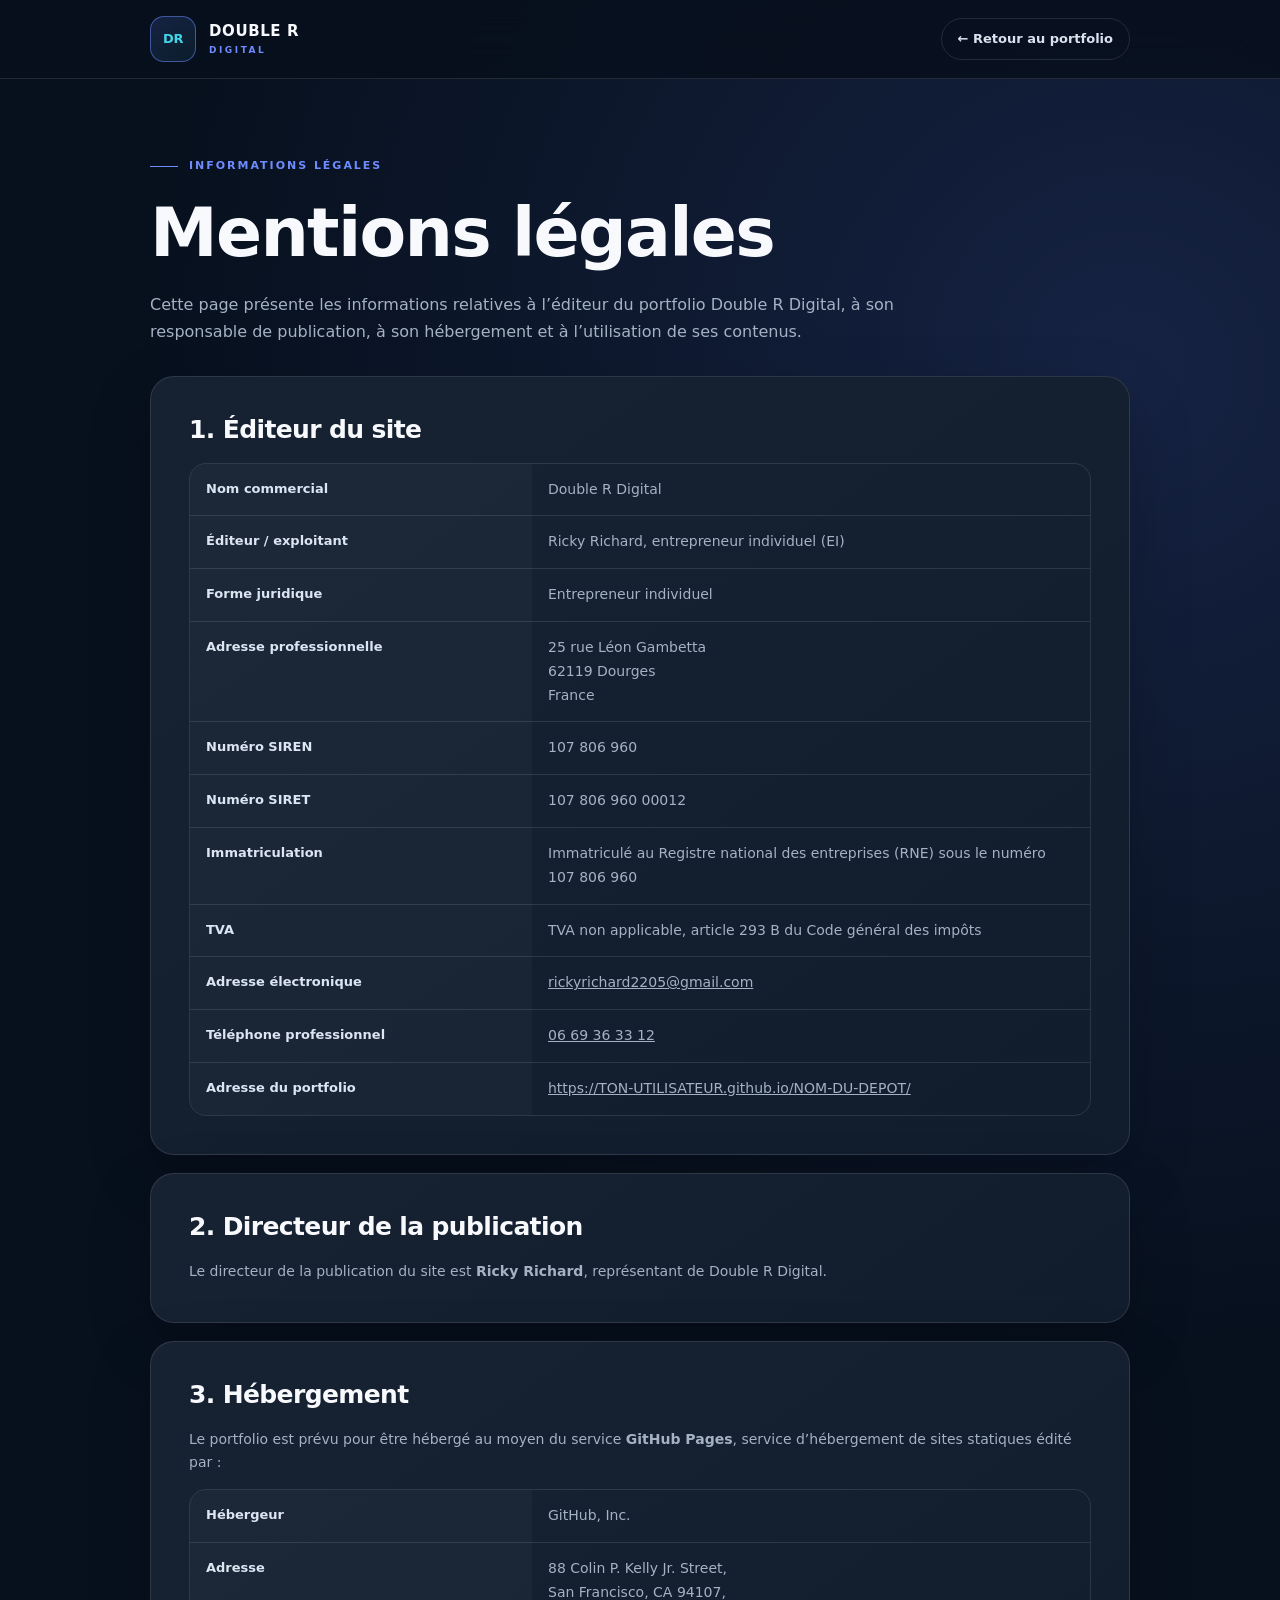
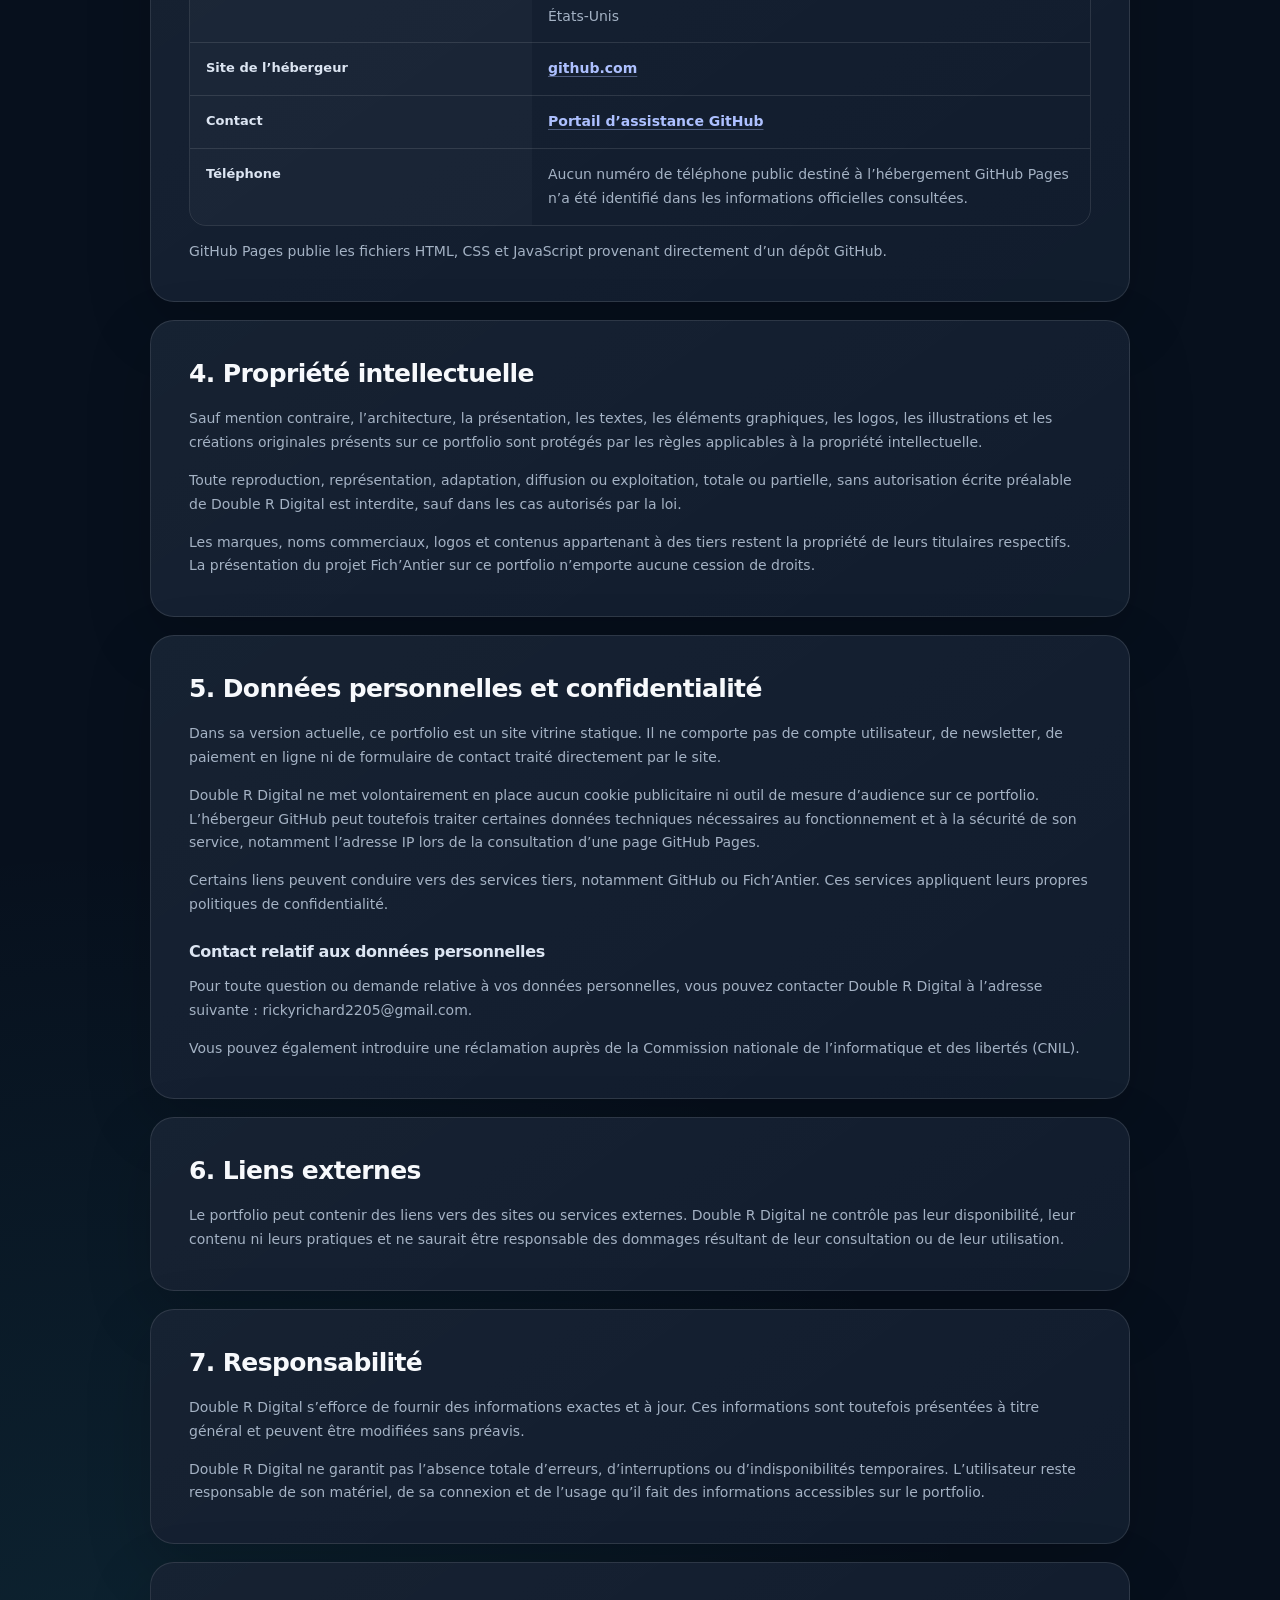
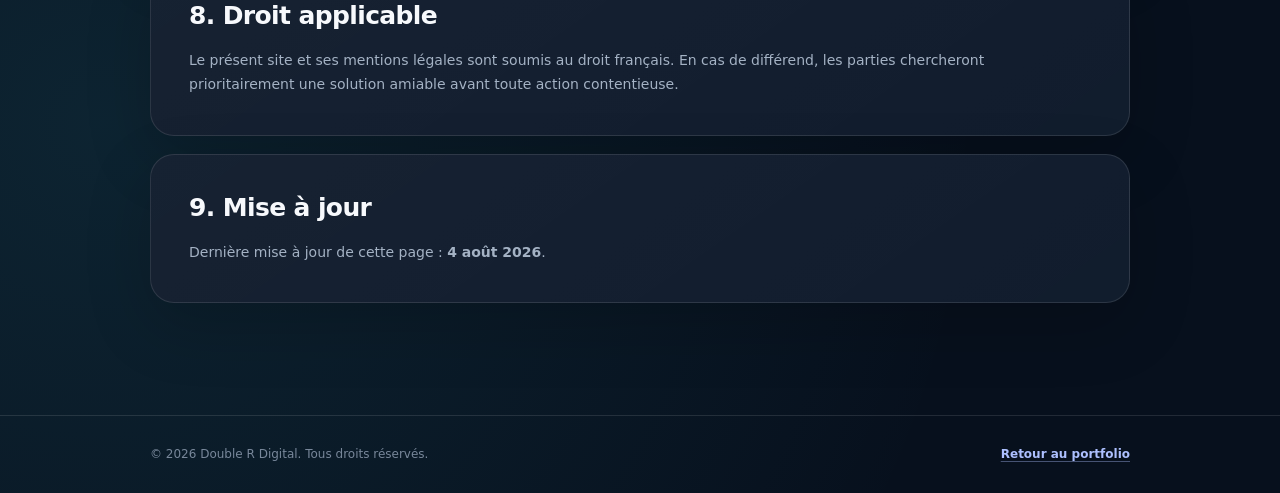
==== mentions-legales.html @ 6921411c "Add files via upload" ====
<!DOCTYPE html>
<html lang="fr">
<head>
  <meta charset="UTF-8">
  <meta name="viewport" content="width=device-width, initial-scale=1.0">

  <meta
    name="description"
    content="Mentions légales du portfolio professionnel Double R Digital."
  >
  <meta name="robots" content="index,follow">
  <meta name="theme-color" content="#07101d">

  <title>Mentions légales | Double R Digital</title>

  <style>
    :root {
      --background: #07101d;
      --surface: #0c1829;
      --surface-soft: #101f34;
      --text: #f7f9fc;
      --muted: #a4b2c4;
      --primary: #6e8cff;
      --cyan: #43d4e8;
      --line: rgba(255, 255, 255, 0.11);
      --warning: #ffcf70;
      --warning-bg: rgba(255, 207, 112, 0.09);
      --container: 980px;
    }

    * {
      box-sizing: border-box;
    }

    html {
      scroll-behavior: smooth;
    }

    body {
      min-width: 320px;
      margin: 0;
      color: var(--text);
      background:
        radial-gradient(circle at 88% 10%, rgba(92, 124, 250, 0.17), transparent 28%),
        radial-gradient(circle at 8% 90%, rgba(67, 212, 232, 0.10), transparent 25%),
        var(--background);
      font-family:
        Inter, Manrope, system-ui, -apple-system, BlinkMacSystemFont,
        "Segoe UI", sans-serif;
      line-height: 1.7;
    }

    a {
      color: inherit;
    }

    .container {
      width: min(calc(100% - 32px), var(--container));
      margin-inline: auto;
    }

    .legal-header {
      border-bottom: 1px solid var(--line);
      background: rgba(7, 16, 29, 0.86);
      backdrop-filter: blur(18px);
    }

    .legal-nav {
      min-height: 78px;
      display: flex;
      align-items: center;
      justify-content: space-between;
      gap: 24px;
    }

    .brand {
      display: inline-flex;
      align-items: center;
      gap: 13px;
      color: var(--text);
      text-decoration: none;
    }

    .brand-icon {
      width: 46px;
      height: 46px;
      display: grid;
      place-items: center;
      border: 1px solid rgba(110, 140, 255, 0.52);
      border-radius: 14px;
      color: var(--cyan);
      background: linear-gradient(145deg, rgba(92, 124, 250, 0.18), rgba(67, 212, 232, 0.08));
      font-size: 13px;
      font-weight: 900;
      letter-spacing: -0.04em;
    }

    .brand-copy {
      display: grid;
      line-height: 1;
    }

    .brand-copy strong {
      font-size: 15px;
      letter-spacing: 0.04em;
    }

    .brand-copy small {
      margin-top: 7px;
      color: var(--primary);
      font-size: 9px;
      font-weight: 900;
      letter-spacing: 0.28em;
    }

    .back-link {
      min-height: 42px;
      padding: 0 16px;
      display: inline-flex;
      align-items: center;
      justify-content: center;
      border: 1px solid var(--line);
      border-radius: 999px;
      color: #d9e2ed;
      text-decoration: none;
      font-size: 13px;
      font-weight: 800;
      transition: 0.2s ease;
    }

    .back-link:hover {
      color: #ffffff;
      border-color: rgba(110, 140, 255, 0.55);
      transform: translateY(-1px);
    }

    main {
      padding: 78px 0 94px;
    }

    .legal-intro {
      margin-bottom: 30px;
    }

    .eyebrow {
      margin: 0 0 16px;
      display: flex;
      align-items: center;
      gap: 11px;
      color: var(--primary);
      font-size: 11px;
      font-weight: 900;
      letter-spacing: 0.18em;
      text-transform: uppercase;
    }

    .eyebrow::before {
      content: "";
      width: 28px;
      height: 1px;
      background: currentColor;
    }

    h1,
    h2,
    h3 {
      margin-top: 0;
      line-height: 1.2;
      letter-spacing: -0.025em;
    }

    h1 {
      max-width: 700px;
      margin-bottom: 18px;
      font-size: clamp(42px, 7vw, 68px);
    }

    .legal-intro > p:last-child {
      max-width: 760px;
      margin: 0;
      color: var(--muted);
      font-size: 16px;
    }

    .completion-warning {
      margin-bottom: 24px;
      padding: 20px;
      border: 1px solid rgba(255, 207, 112, 0.30);
      border-radius: 18px;
      color: #f9e6b8;
      background: var(--warning-bg);
    }

    .completion-warning strong {
      display: block;
      margin-bottom: 5px;
      color: var(--warning);
    }

    .legal-card {
      margin-bottom: 18px;
      padding: clamp(24px, 5vw, 38px);
      border: 1px solid var(--line);
      border-radius: 24px;
      background:
        linear-gradient(145deg, rgba(255, 255, 255, 0.045), rgba(255, 255, 255, 0.018)),
        var(--surface);
      box-shadow: 0 22px 65px rgba(0, 0, 0, 0.18);
    }

    .legal-card h2 {
      margin-bottom: 18px;
      font-size: 25px;
    }

    .legal-card h3 {
      margin: 25px 0 8px;
      color: #dce5f2;
      font-size: 16px;
    }

    .legal-card p,
    .legal-card li,
    .legal-card dd {
      color: var(--muted);
      font-size: 14px;
    }

    .legal-card p:last-child {
      margin-bottom: 0;
    }

    .identity-grid {
      display: grid;
      grid-template-columns: minmax(180px, 0.38fr) minmax(0, 0.62fr);
      gap: 0;
      margin: 0;
      border: 1px solid var(--line);
      border-radius: 17px;
      overflow: hidden;
    }

    .identity-grid dt,
    .identity-grid dd {
      min-width: 0;
      margin: 0;
      padding: 14px 16px;
      border-bottom: 1px solid var(--line);
    }

    .identity-grid dt {
      color: #dce5f2;
      background: rgba(255, 255, 255, 0.028);
      font-size: 13px;
      font-weight: 800;
    }

    .identity-grid dd {
      overflow-wrap: anywhere;
    }

    .identity-grid dt:nth-last-of-type(1),
    .identity-grid dd:last-child {
      border-bottom: 0;
    }

    .todo {
      display: inline;
      padding: 2px 7px;
      border: 1px dashed rgba(255, 207, 112, 0.55);
      border-radius: 7px;
      color: var(--warning);
      background: rgba(255, 207, 112, 0.07);
      font-weight: 800;
    }

    .legal-list {
      margin: 12px 0 0;
      padding-left: 21px;
    }

    .legal-list li + li {
      margin-top: 8px;
    }

    .legal-link {
      color: #adc0ff;
      font-weight: 800;
      text-decoration: underline;
      text-decoration-color: rgba(173, 192, 255, 0.38);
      text-underline-offset: 3px;
    }

    .legal-link:hover {
      color: #ffffff;
    }

    .legal-footer {
      padding: 28px 0;
      border-top: 1px solid var(--line);
      color: #78879a;
      font-size: 12px;
    }

    .footer-row {
      display: flex;
      align-items: center;
      justify-content: space-between;
      gap: 22px;
    }

    @media (max-width: 680px) {
      .legal-nav {
        min-height: 70px;
      }

      .brand-copy {
        display: none;
      }

      main {
        padding: 56px 0 72px;
      }

      .identity-grid {
        grid-template-columns: 1fr;
      }

      .identity-grid dt,
      .identity-grid dd {
        border-bottom: 1px solid var(--line);
      }

      .identity-grid dt {
        padding-bottom: 6px;
      }

      .identity-grid dd {
        padding-top: 6px;
      }

      .identity-grid dd:last-child {
        border-bottom: 0;
      }

      .footer-row {
        align-items: flex-start;
        flex-direction: column;
      }
    }
  </style>
</head>

<body>
  <header class="legal-header">
    <div class="container legal-nav">
      <a class="brand" href="index.html" aria-label="Retour au portfolio Double R Digital">
        <span class="brand-icon" aria-hidden="true">DR</span>

        <span class="brand-copy">
          <strong>DOUBLE R</strong>
          <small>DIGITAL</small>
        </span>
      </a>

      <a class="back-link" href="index.html">← Retour au portfolio</a>
    </div>
  </header>

  <main>
    <div class="container">
      <header class="legal-intro">
        <p class="eyebrow">Informations légales</p>
        <h1>Mentions légales</h1>

        <p>
          Cette page présente les informations relatives à l’éditeur du portfolio
          Double R Digital, à son responsable de publication, à son hébergement
          et à l’utilisation de ses contenus.
        </p>
      </header>

      <section class="legal-card">
        <h2>1. Éditeur du site</h2>

        <dl class="identity-grid">
          <dt>Nom commercial</dt>
          <dd>Double R Digital</dd>

          <dt>Éditeur / exploitant</dt>
          <dd>Ricky Richard, entrepreneur individuel (EI)</dd>

          <dt>Forme juridique</dt>
          <dd>Entrepreneur individuel</dd>

          <dt>Adresse professionnelle</dt>
          <dd>
            25 rue Léon Gambetta<br>
            62119 Dourges<br>
            France
          </dd>

          <dt>Numéro SIREN</dt>
          <dd>107 806 960</dd>

          <dt>Numéro SIRET</dt>
          <dd>107 806 960 00012</dd>

          <dt>Immatriculation</dt>
          <dd>
            Immatriculé au Registre national des entreprises (RNE)
            sous le numéro 107 806 960
          </dd>

          <dt>TVA</dt>
          <dd>
            TVA non applicable, article 293 B du Code général des impôts
          </dd>

          <dt>Adresse électronique</dt>
          <dd>
            <a href="mailto:rickyrichard2205@gmail.com">
              rickyrichard2205@gmail.com
            </a>
          </dd>

          <dt>Téléphone professionnel</dt>
          <dd>
            <a href="tel:+33669363312">
              06 69 36 33 12
            </a>
          </dd>

          <dt>Adresse du portfolio</dt>
          <dd>
            <a
              href="https://TON-UTILISATEUR.github.io/NOM-DU-DEPOT/"
              target="_blank"
              rel="noopener noreferrer"
            >
              https://TON-UTILISATEUR.github.io/NOM-DU-DEPOT/
            </a>
          </dd>
        </dl>
      </section>

      <section class="legal-card">
        <h2>2. Directeur de la publication</h2>

        <p>
          Le directeur de la publication du site est <strong>Ricky Richard</strong>,
          représentant de Double R Digital.
        </p>
      </section>

      <section class="legal-card">
        <h2>3. Hébergement</h2>

        <p>
          Le portfolio est prévu pour être hébergé au moyen du service
          <strong>GitHub Pages</strong>, service d’hébergement de sites statiques
          édité par :
        </p>

        <dl class="identity-grid">
          <dt>Hébergeur</dt>
          <dd>GitHub, Inc.</dd>

          <dt>Adresse</dt>
          <dd>
            88 Colin P. Kelly Jr. Street,<br>
            San Francisco, CA 94107,<br>
            États-Unis
          </dd>

          <dt>Site de l’hébergeur</dt>
          <dd>
            <a
              class="legal-link"
              href="https://github.com/"
              target="_blank"
              rel="noopener noreferrer"
            >
              github.com
            </a>
          </dd>

          <dt>Contact</dt>
          <dd>
            <a
              class="legal-link"
              href="https://support.github.com/"
              target="_blank"
              rel="noopener noreferrer"
            >
              Portail d’assistance GitHub
            </a>
          </dd>

          <dt>Téléphone</dt>
          <dd>
            Aucun numéro de téléphone public destiné à l’hébergement GitHub Pages
            n’a été identifié dans les informations officielles consultées.
          </dd>
        </dl>

        <p>
          GitHub Pages publie les fichiers HTML, CSS et JavaScript provenant
          directement d’un dépôt GitHub.
        </p>
      </section>

      <section class="legal-card">
        <h2>4. Propriété intellectuelle</h2>

        <p>
          Sauf mention contraire, l’architecture, la présentation, les textes,
          les éléments graphiques, les logos, les illustrations et les créations
          originales présents sur ce portfolio sont protégés par les règles
          applicables à la propriété intellectuelle.
        </p>

        <p>
          Toute reproduction, représentation, adaptation, diffusion ou
          exploitation, totale ou partielle, sans autorisation écrite préalable
          de Double R Digital est interdite, sauf dans les cas autorisés par la loi.
        </p>

        <p>
          Les marques, noms commerciaux, logos et contenus appartenant à des tiers
          restent la propriété de leurs titulaires respectifs. La présentation du
          projet Fich’Antier sur ce portfolio n’emporte aucune cession de droits.
        </p>
      </section>

      <section class="legal-card">
        <h2>5. Données personnelles et confidentialité</h2>

        <p>
          Dans sa version actuelle, ce portfolio est un site vitrine statique.
          Il ne comporte pas de compte utilisateur, de newsletter, de paiement en
          ligne ni de formulaire de contact traité directement par le site.
        </p>

        <p>
          Double R Digital ne met volontairement en place aucun cookie publicitaire
          ni outil de mesure d’audience sur ce portfolio. L’hébergeur GitHub peut
          toutefois traiter certaines données techniques nécessaires au
          fonctionnement et à la sécurité de son service, notamment l’adresse IP
          lors de la consultation d’une page GitHub Pages.
        </p>

        <p>
          Certains liens peuvent conduire vers des services tiers, notamment
          GitHub ou Fich’Antier. Ces services appliquent leurs propres politiques
          de confidentialité.
        </p>

        <h3>Contact relatif aux données personnelles</h3>

        <p>
          Pour toute question ou demande relative à vos données personnelles,
          vous pouvez contacter Double R Digital à l’adresse suivante :
          rickyrichard2205@gmail.com.
        </p>

        <p>
          Vous pouvez également introduire une réclamation auprès de la Commission
          nationale de l’informatique et des libertés (CNIL).
        </p>
      </section>

      <section class="legal-card">
        <h2>6. Liens externes</h2>

        <p>
          Le portfolio peut contenir des liens vers des sites ou services externes.
          Double R Digital ne contrôle pas leur disponibilité, leur contenu ni leurs
          pratiques et ne saurait être responsable des dommages résultant de leur
          consultation ou de leur utilisation.
        </p>
      </section>

      <section class="legal-card">
        <h2>7. Responsabilité</h2>

        <p>
          Double R Digital s’efforce de fournir des informations exactes et à jour.
          Ces informations sont toutefois présentées à titre général et peuvent
          être modifiées sans préavis.
        </p>

        <p>
          Double R Digital ne garantit pas l’absence totale d’erreurs, d’interruptions
          ou d’indisponibilités temporaires. L’utilisateur reste responsable de son
          matériel, de sa connexion et de l’usage qu’il fait des informations
          accessibles sur le portfolio.
        </p>
      </section>

      <section class="legal-card">
        <h2>8. Droit applicable</h2>

        <p>
          Le présent site et ses mentions légales sont soumis au droit français.
          En cas de différend, les parties chercheront prioritairement une solution
          amiable avant toute action contentieuse.
        </p>
      </section>

      <section class="legal-card">
        <h2>9. Mise à jour</h2>

        <p>
          Dernière mise à jour de cette page :
          <strong>4 août 2026</strong>.
        </p>
      </section>
    </div>
  </main>

  <footer class="legal-footer">
    <div class="container footer-row">
      <span>© 2026 Double R Digital. Tous droits réservés.</span>
      <a class="legal-link" href="index.html">Retour au portfolio</a>
    </div>
  </footer>
</body>
</html>
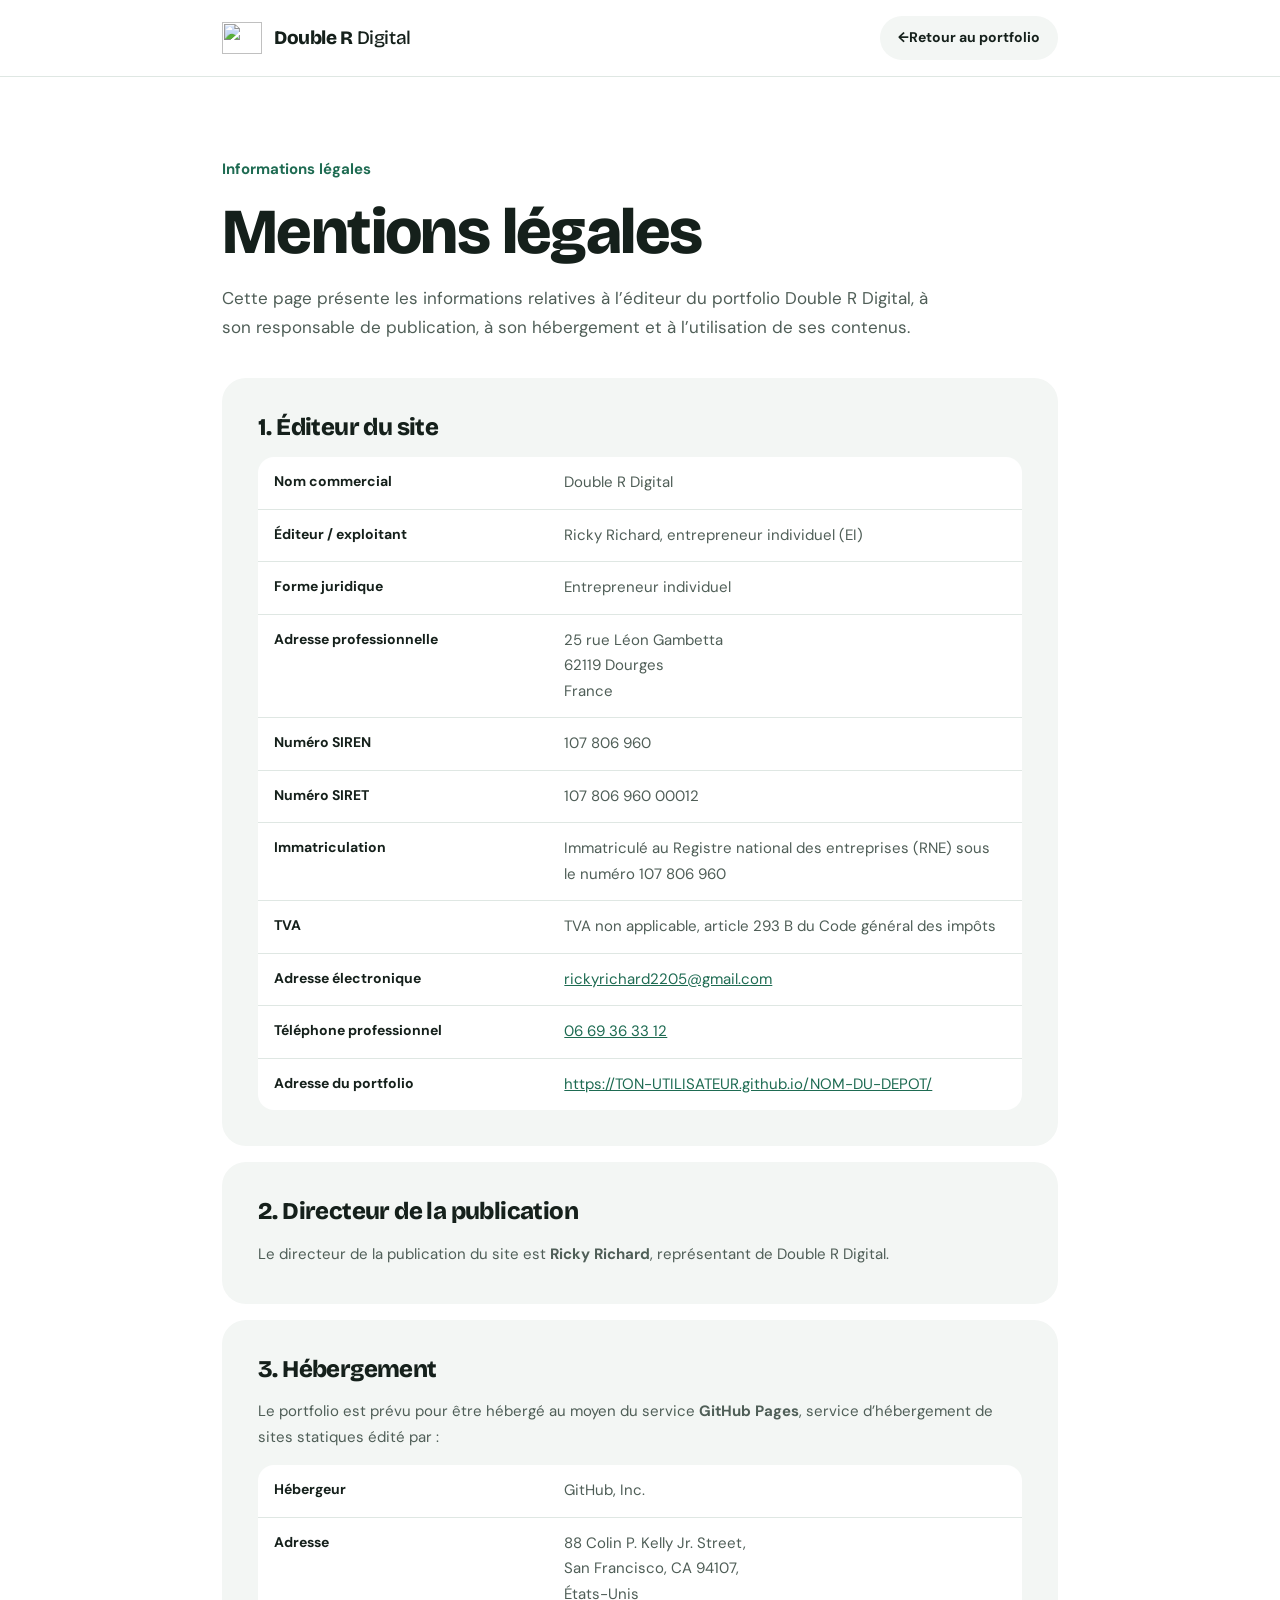
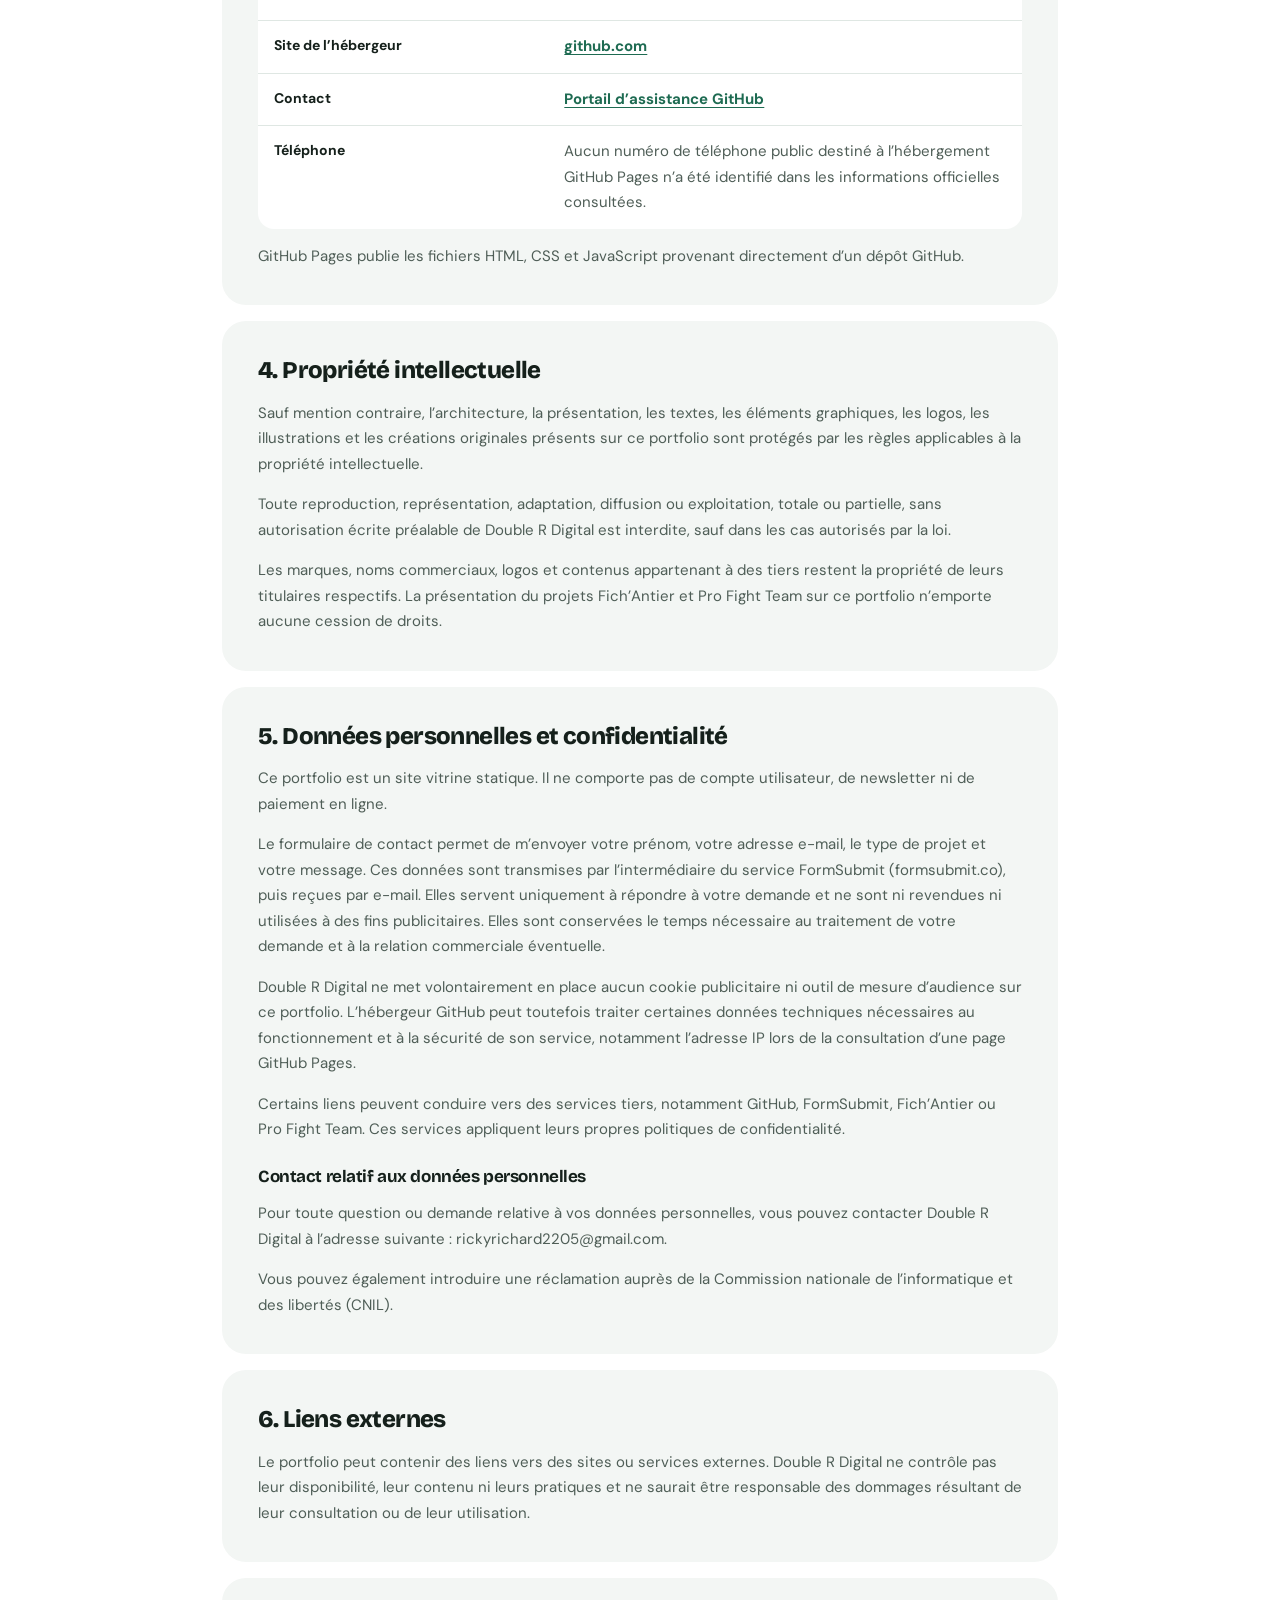
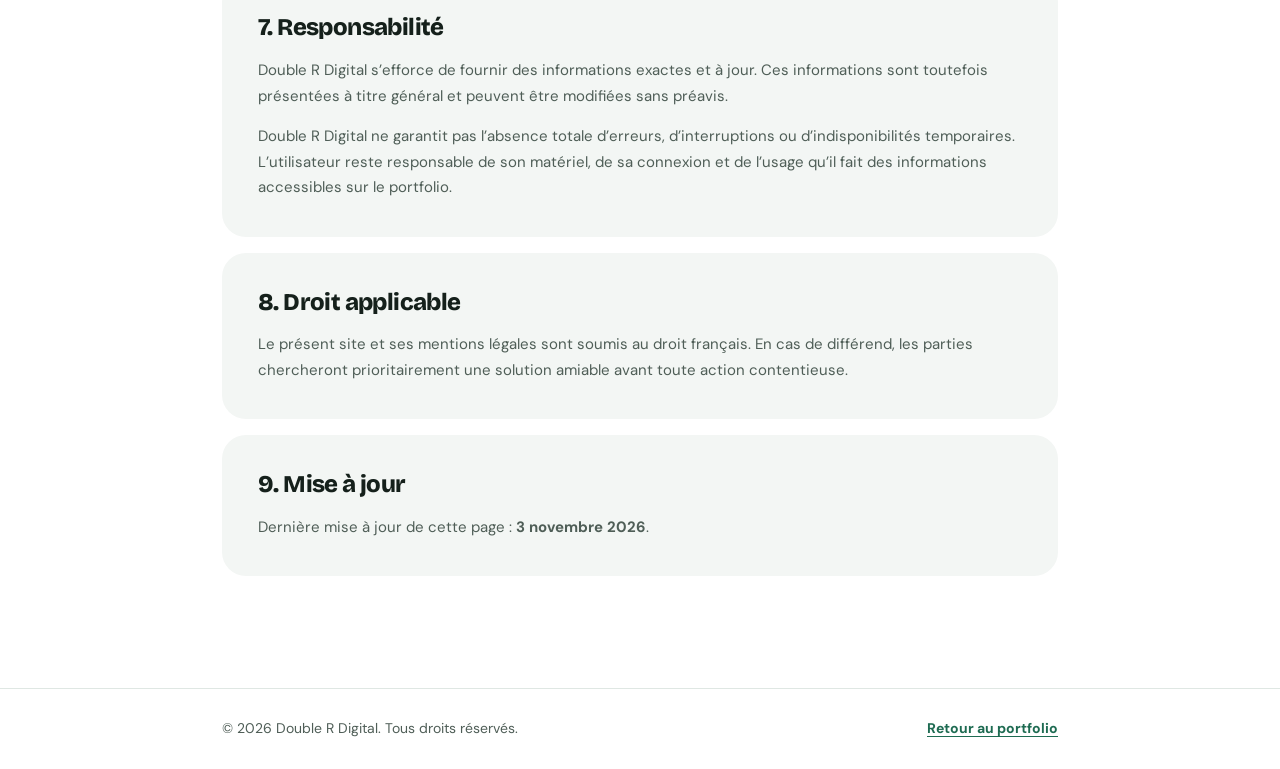
==== commit 95cb31d8: "Add files via upload" ====
--- a/mentions-legales.html
+++ b/mentions-legales.html
@@ -9,344 +9,70 @@
     content="Mentions légales du portfolio professionnel Double R Digital."
   >
   <meta name="robots" content="index,follow">
-  <meta name="theme-color" content="#07101d">
+  <meta name="theme-color" content="#1E6B52">
+  <link rel="icon" href="assets/favicon.png" type="image/png">
+  <link rel="preconnect" href="https://fonts.googleapis.com">
+  <link rel="preconnect" href="https://fonts.gstatic.com" crossorigin>
+  <link href="https://fonts.googleapis.com/css2?family=Bricolage+Grotesque:opsz,wght@12..96,700;12..96,800&family=DM+Sans:opsz,wght@9..40,400;9..40,500;9..40,700&display=swap" rel="stylesheet">
 
   <title>Mentions légales | Double R Digital</title>
 
   <style>
     :root {
-      --background: #07101d;
-      --surface: #0c1829;
-      --surface-soft: #101f34;
-      --text: #f7f9fc;
-      --muted: #a4b2c4;
-      --primary: #6e8cff;
-      --cyan: #43d4e8;
-      --line: rgba(255, 255, 255, 0.11);
-      --warning: #ffcf70;
-      --warning-bg: rgba(255, 207, 112, 0.09);
-      --container: 980px;
+      --bg: #ffffff; --soft: #f3f6f4; --mint: #e3f1ea; --ink: #15201b; --muted: #4f5e57;
+      --accent: #1e6b52; --line: #dfe7e3; --sun: #ffc94d; --container: 900px;
     }
-
-    * {
-      box-sizing: border-box;
-    }
-
-    html {
-      scroll-behavior: smooth;
-    }
-
-    body {
-      min-width: 320px;
-      margin: 0;
-      color: var(--text);
-      background:
-        radial-gradient(circle at 88% 10%, rgba(92, 124, 250, 0.17), transparent 28%),
-        radial-gradient(circle at 8% 90%, rgba(67, 212, 232, 0.10), transparent 25%),
-        var(--background);
-      font-family:
-        Inter, Manrope, system-ui, -apple-system, BlinkMacSystemFont,
-        "Segoe UI", sans-serif;
-      line-height: 1.7;
-    }
-
-    a {
-      color: inherit;
-    }
-
-    .container {
-      width: min(calc(100% - 32px), var(--container));
-      margin-inline: auto;
-    }
-
-    .legal-header {
-      border-bottom: 1px solid var(--line);
-      background: rgba(7, 16, 29, 0.86);
-      backdrop-filter: blur(18px);
-    }
-
-    .legal-nav {
-      min-height: 78px;
-      display: flex;
-      align-items: center;
-      justify-content: space-between;
-      gap: 24px;
-    }
-
-    .brand {
-      display: inline-flex;
-      align-items: center;
-      gap: 13px;
-      color: var(--text);
-      text-decoration: none;
-    }
-
-    .brand-icon {
-      width: 46px;
-      height: 46px;
-      display: grid;
-      place-items: center;
-      border: 1px solid rgba(110, 140, 255, 0.52);
-      border-radius: 14px;
-      color: var(--cyan);
-      background: linear-gradient(145deg, rgba(92, 124, 250, 0.18), rgba(67, 212, 232, 0.08));
-      font-size: 13px;
-      font-weight: 900;
-      letter-spacing: -0.04em;
-    }
-
-    .brand-copy {
-      display: grid;
-      line-height: 1;
-    }
-
-    .brand-copy strong {
-      font-size: 15px;
-      letter-spacing: 0.04em;
-    }
-
-    .brand-copy small {
-      margin-top: 7px;
-      color: var(--primary);
-      font-size: 9px;
-      font-weight: 900;
-      letter-spacing: 0.28em;
-    }
-
-    .back-link {
-      min-height: 42px;
-      padding: 0 16px;
-      display: inline-flex;
-      align-items: center;
-      justify-content: center;
-      border: 1px solid var(--line);
-      border-radius: 999px;
-      color: #d9e2ed;
-      text-decoration: none;
-      font-size: 13px;
-      font-weight: 800;
-      transition: 0.2s ease;
-    }
-
-    .back-link:hover {
-      color: #ffffff;
-      border-color: rgba(110, 140, 255, 0.55);
-      transform: translateY(-1px);
-    }
-
-    main {
-      padding: 78px 0 94px;
-    }
-
-    .legal-intro {
-      margin-bottom: 30px;
-    }
-
-    .eyebrow {
-      margin: 0 0 16px;
-      display: flex;
-      align-items: center;
-      gap: 11px;
-      color: var(--primary);
-      font-size: 11px;
-      font-weight: 900;
-      letter-spacing: 0.18em;
-      text-transform: uppercase;
-    }
-
-    .eyebrow::before {
-      content: "";
-      width: 28px;
-      height: 1px;
-      background: currentColor;
-    }
-
-    h1,
-    h2,
-    h3 {
-      margin-top: 0;
-      line-height: 1.2;
-      letter-spacing: -0.025em;
-    }
-
-    h1 {
-      max-width: 700px;
-      margin-bottom: 18px;
-      font-size: clamp(42px, 7vw, 68px);
-    }
-
-    .legal-intro > p:last-child {
-      max-width: 760px;
-      margin: 0;
-      color: var(--muted);
-      font-size: 16px;
-    }
-
-    .completion-warning {
-      margin-bottom: 24px;
-      padding: 20px;
-      border: 1px solid rgba(255, 207, 112, 0.30);
-      border-radius: 18px;
-      color: #f9e6b8;
-      background: var(--warning-bg);
-    }
-
-    .completion-warning strong {
-      display: block;
-      margin-bottom: 5px;
-      color: var(--warning);
-    }
-
-    .legal-card {
-      margin-bottom: 18px;
-      padding: clamp(24px, 5vw, 38px);
-      border: 1px solid var(--line);
-      border-radius: 24px;
-      background:
-        linear-gradient(145deg, rgba(255, 255, 255, 0.045), rgba(255, 255, 255, 0.018)),
-        var(--surface);
-      box-shadow: 0 22px 65px rgba(0, 0, 0, 0.18);
-    }
-
-    .legal-card h2 {
-      margin-bottom: 18px;
-      font-size: 25px;
-    }
-
-    .legal-card h3 {
-      margin: 25px 0 8px;
-      color: #dce5f2;
-      font-size: 16px;
-    }
-
-    .legal-card p,
-    .legal-card li,
-    .legal-card dd {
-      color: var(--muted);
-      font-size: 14px;
-    }
-
-    .legal-card p:last-child {
-      margin-bottom: 0;
-    }
-
-    .identity-grid {
-      display: grid;
-      grid-template-columns: minmax(180px, 0.38fr) minmax(0, 0.62fr);
-      gap: 0;
-      margin: 0;
-      border: 1px solid var(--line);
-      border-radius: 17px;
-      overflow: hidden;
-    }
-
-    .identity-grid dt,
-    .identity-grid dd {
-      min-width: 0;
-      margin: 0;
-      padding: 14px 16px;
-      border-bottom: 1px solid var(--line);
-    }
-
-    .identity-grid dt {
-      color: #dce5f2;
-      background: rgba(255, 255, 255, 0.028);
-      font-size: 13px;
-      font-weight: 800;
-    }
-
-    .identity-grid dd {
-      overflow-wrap: anywhere;
-    }
-
-    .identity-grid dt:nth-last-of-type(1),
-    .identity-grid dd:last-child {
-      border-bottom: 0;
-    }
-
-    .todo {
-      display: inline;
-      padding: 2px 7px;
-      border: 1px dashed rgba(255, 207, 112, 0.55);
-      border-radius: 7px;
-      color: var(--warning);
-      background: rgba(255, 207, 112, 0.07);
-      font-weight: 800;
-    }
-
-    .legal-list {
-      margin: 12px 0 0;
-      padding-left: 21px;
-    }
-
-    .legal-list li + li {
-      margin-top: 8px;
-    }
-
-    .legal-link {
-      color: #adc0ff;
-      font-weight: 800;
-      text-decoration: underline;
-      text-decoration-color: rgba(173, 192, 255, 0.38);
-      text-underline-offset: 3px;
-    }
-
-    .legal-link:hover {
-      color: #ffffff;
-    }
-
-    .legal-footer {
-      padding: 28px 0;
-      border-top: 1px solid var(--line);
-      color: #78879a;
-      font-size: 12px;
-    }
-
-    .footer-row {
-      display: flex;
-      align-items: center;
-      justify-content: space-between;
-      gap: 22px;
-    }
+    * { box-sizing: border-box; }
+    html { scroll-behavior: smooth; }
+    body { min-width: 320px; margin: 0; color: var(--ink); background: var(--bg);
+      font-family: "DM Sans", system-ui, sans-serif; line-height: 1.7; -webkit-font-smoothing: antialiased; }
+    a { color: var(--accent); }
+    a:hover { color: var(--ink); }
+    :focus-visible { outline: 3px solid var(--sun); outline-offset: 3px; border-radius: 6px; }
+    .container { width: 100%; max-width: var(--container); margin-inline: auto; padding-inline: clamp(16px, 4vw, 32px); }
+    h1, h2, h3 { font-family: "Bricolage Grotesque", system-ui, sans-serif; margin-top: 0; line-height: 1.15; letter-spacing: -0.025em; }
+
+    .legal-header { border-bottom: 1px solid var(--line); }
+    .legal-nav { min-height: 76px; display: flex; align-items: center; justify-content: space-between; gap: 16px; }
+    .brand { display: inline-flex; align-items: center; gap: 12px; color: var(--ink); text-decoration: none;
+      font-family: "Bricolage Grotesque", system-ui, sans-serif; font-weight: 800; font-size: 19px; letter-spacing: -0.02em; }
+    .brand:hover { color: var(--ink); }
+    .brand img { width: 40px; height: 32px; object-fit: contain; }
+    .brand-light { font-weight: 500; }
+    .back-link { min-height: 44px; padding: 0 18px; display: inline-flex; align-items: center; border-radius: 999px;
+      background: var(--soft); color: var(--ink); text-decoration: none; font-size: 14px; font-weight: 700; }
+    .back-link:hover { background: var(--mint); color: var(--ink); }
+
+    main { padding: clamp(48px, 7vw, 80px) 0 clamp(56px, 8vw, 96px); }
+    .legal-intro { margin-bottom: 36px; }
+    .eyebrow { margin: 0 0 12px; color: var(--accent); font-size: 15px; font-weight: 700; }
+    h1 { margin-bottom: 16px; font-size: clamp(40px, 7vw, 64px); font-weight: 800; }
+    .legal-intro > p:last-child { max-width: 720px; margin: 0; color: var(--muted); font-size: 17px; }
+
+    .legal-card { margin-bottom: 16px; padding: clamp(22px, 4vw, 36px); border-radius: 24px; background: var(--soft); }
+    .legal-card h2 { margin-bottom: 16px; font-size: 24px; font-weight: 800; }
+    .legal-card h3 { margin: 24px 0 8px; font-size: 17px; font-weight: 700; }
+    .legal-card p, .legal-card li, .legal-card dd { color: var(--muted); font-size: 15px; }
+    .legal-card p:last-child { margin-bottom: 0; }
+
+    .identity-grid { display: grid; grid-template-columns: minmax(170px, 0.38fr) minmax(0, 0.62fr); margin: 0;
+      border-radius: 16px; overflow: hidden; background: #fff; }
+    .identity-grid dt, .identity-grid dd { min-width: 0; margin: 0; padding: 13px 16px; border-bottom: 1px solid var(--line); }
+    .identity-grid dt { font-size: 14px; font-weight: 700; color: var(--ink); }
+    .identity-grid dd { overflow-wrap: anywhere; }
+    .identity-grid dt:nth-last-of-type(1), .identity-grid dd:last-child { border-bottom: 0; }
+
+    .legal-link { font-weight: 700; text-underline-offset: 3px; }
+
+    .legal-footer { padding: 28px 0; border-top: 1px solid var(--line); color: var(--muted); font-size: 14px; }
+    .footer-row { display: flex; align-items: center; justify-content: space-between; gap: 16px; }
 
     @media (max-width: 680px) {
-      .legal-nav {
-        min-height: 70px;
-      }
-
-      .brand-copy {
-        display: none;
-      }
-
-      main {
-        padding: 56px 0 72px;
-      }
-
-      .identity-grid {
-        grid-template-columns: 1fr;
-      }
-
-      .identity-grid dt,
-      .identity-grid dd {
-        border-bottom: 1px solid var(--line);
-      }
-
-      .identity-grid dt {
-        padding-bottom: 6px;
-      }
-
-      .identity-grid dd {
-        padding-top: 6px;
-      }
-
-      .identity-grid dd:last-child {
-        border-bottom: 0;
-      }
-
-      .footer-row {
-        align-items: flex-start;
-        flex-direction: column;
-      }
+      .back-link span { display: none; }
+      .identity-grid { grid-template-columns: 1fr; }
+      .identity-grid dt { padding-bottom: 2px; border-bottom: 0; }
+      .identity-grid dd { padding-top: 2px; }
+      .footer-row { align-items: flex-start; flex-direction: column; }
     }
   </style>
 </head>
@@ -355,15 +81,11 @@
   <header class="legal-header">
     <div class="container legal-nav">
       <a class="brand" href="index.html" aria-label="Retour au portfolio Double R Digital">
-        <span class="brand-icon" aria-hidden="true">DR</span>
-
-        <span class="brand-copy">
-          <strong>DOUBLE R</strong>
-          <small>DIGITAL</small>
-        </span>
+        <img src="assets/logo-double-r.png" alt="" width="40" height="32">
+        <span>Double R <span class="brand-light">Digital</span></span>
       </a>
 
-      <a class="back-link" href="index.html">← Retour au portfolio</a>
+      <a class="back-link" href="index.html" aria-label="Retour au portfolio">← <span>Retour au portfolio</span></a>
     </div>
   </header>
 
@@ -529,7 +251,7 @@
         <p>
           Les marques, noms commerciaux, logos et contenus appartenant à des tiers
           restent la propriété de leurs titulaires respectifs. La présentation du
-          projet Fich’Antier sur ce portfolio n’emporte aucune cession de droits.
+          projets Fich’Antier et Pro Fight Team sur ce portfolio n’emporte aucune cession de droits.
         </p>
       </section>
 
@@ -537,9 +259,16 @@
         <h2>5. Données personnelles et confidentialité</h2>
 
         <p>
-          Dans sa version actuelle, ce portfolio est un site vitrine statique.
-          Il ne comporte pas de compte utilisateur, de newsletter, de paiement en
-          ligne ni de formulaire de contact traité directement par le site.
+          Ce portfolio est un site vitrine statique. Il ne comporte pas de compte utilisateur,
+          de newsletter ni de paiement en ligne.
+        </p>
+
+        <p>
+          Le formulaire de contact permet de m’envoyer votre prénom, votre adresse e-mail,
+          le type de projet et votre message. Ces données sont transmises par l’intermédiaire
+          du service FormSubmit (formsubmit.co), puis reçues par e-mail. Elles servent uniquement
+          à répondre à votre demande et ne sont ni revendues ni utilisées à des fins publicitaires.
+          Elles sont conservées le temps nécessaire au traitement de votre demande et à la relation commerciale éventuelle.
         </p>
 
         <p>
@@ -552,7 +281,7 @@
 
         <p>
           Certains liens peuvent conduire vers des services tiers, notamment
-          GitHub ou Fich’Antier. Ces services appliquent leurs propres politiques
+          GitHub, FormSubmit, Fich’Antier ou Pro Fight Team. Ces services appliquent leurs propres politiques
           de confidentialité.
         </p>
 
@@ -613,7 +342,7 @@
 
         <p>
           Dernière mise à jour de cette page :
-          <strong>4 août 2026</strong>.
+          <strong>3 novembre 2026</strong>.
         </p>
       </section>
     </div>
